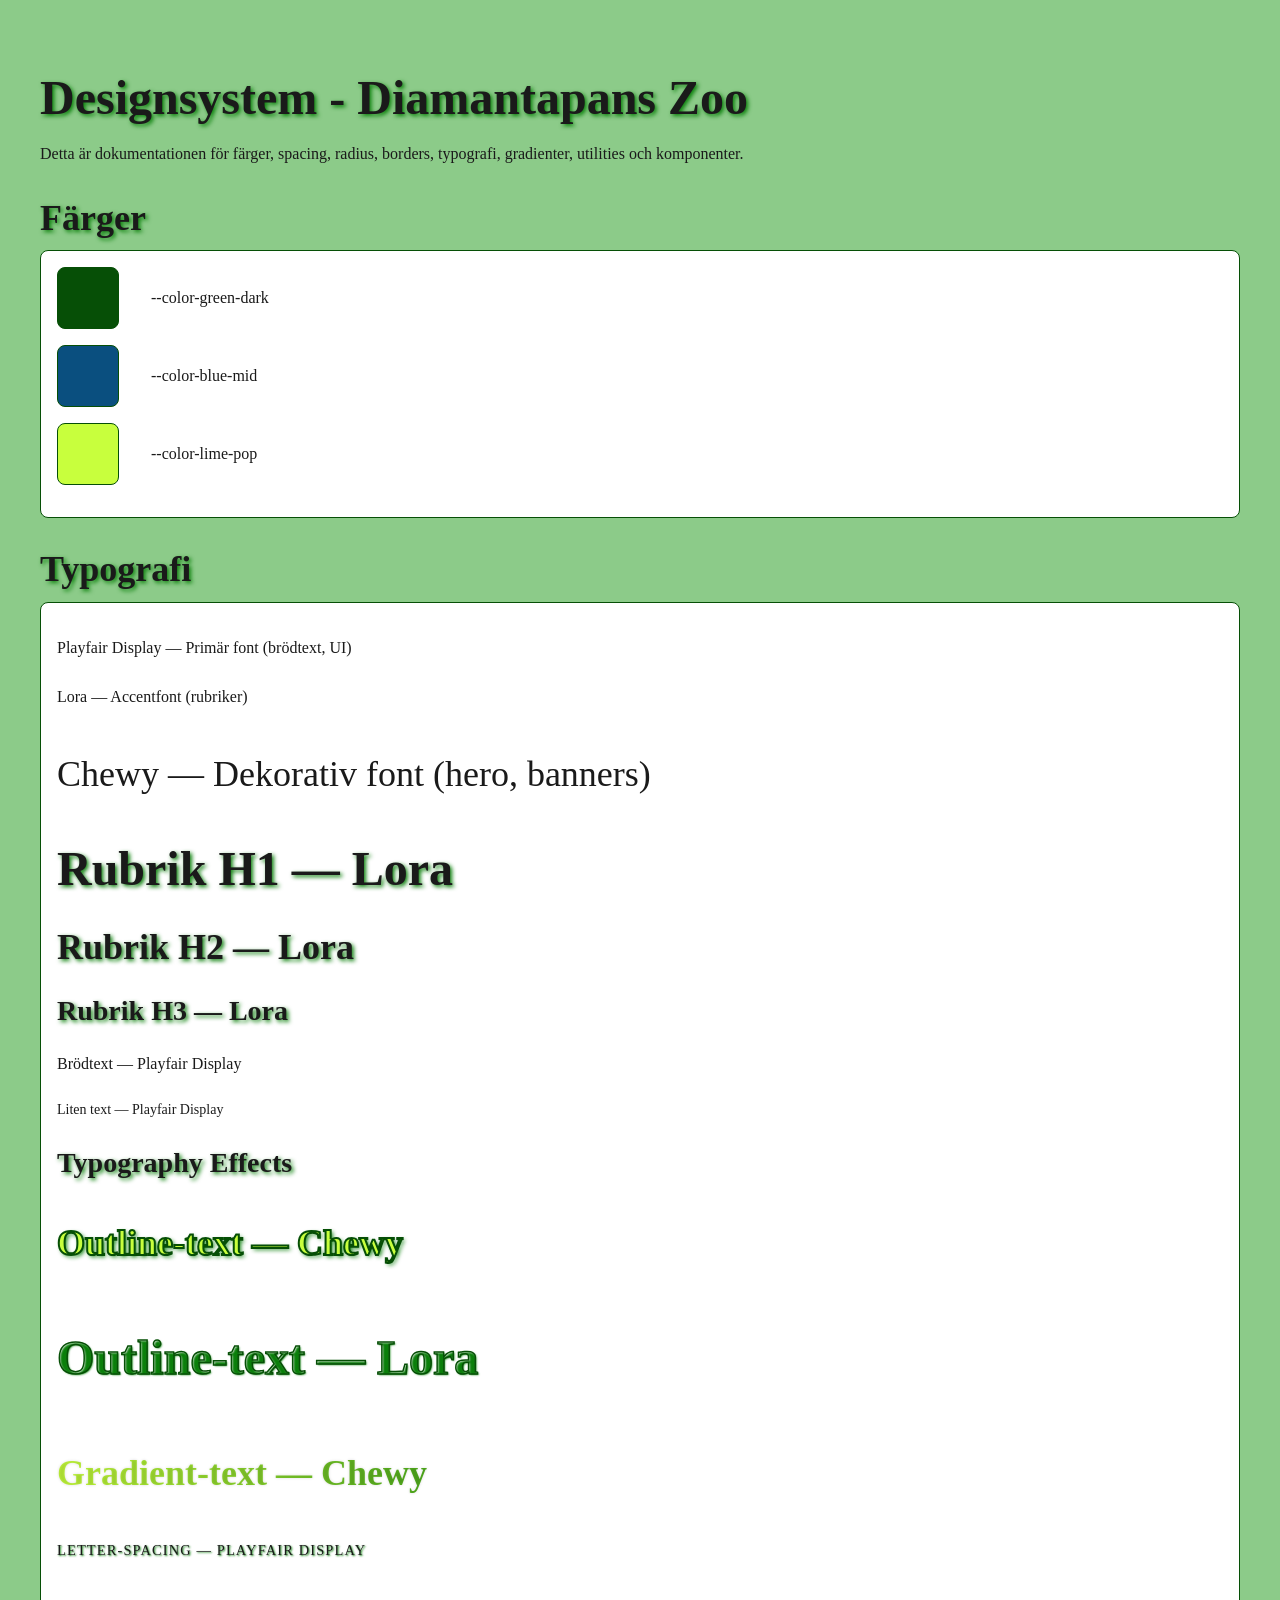
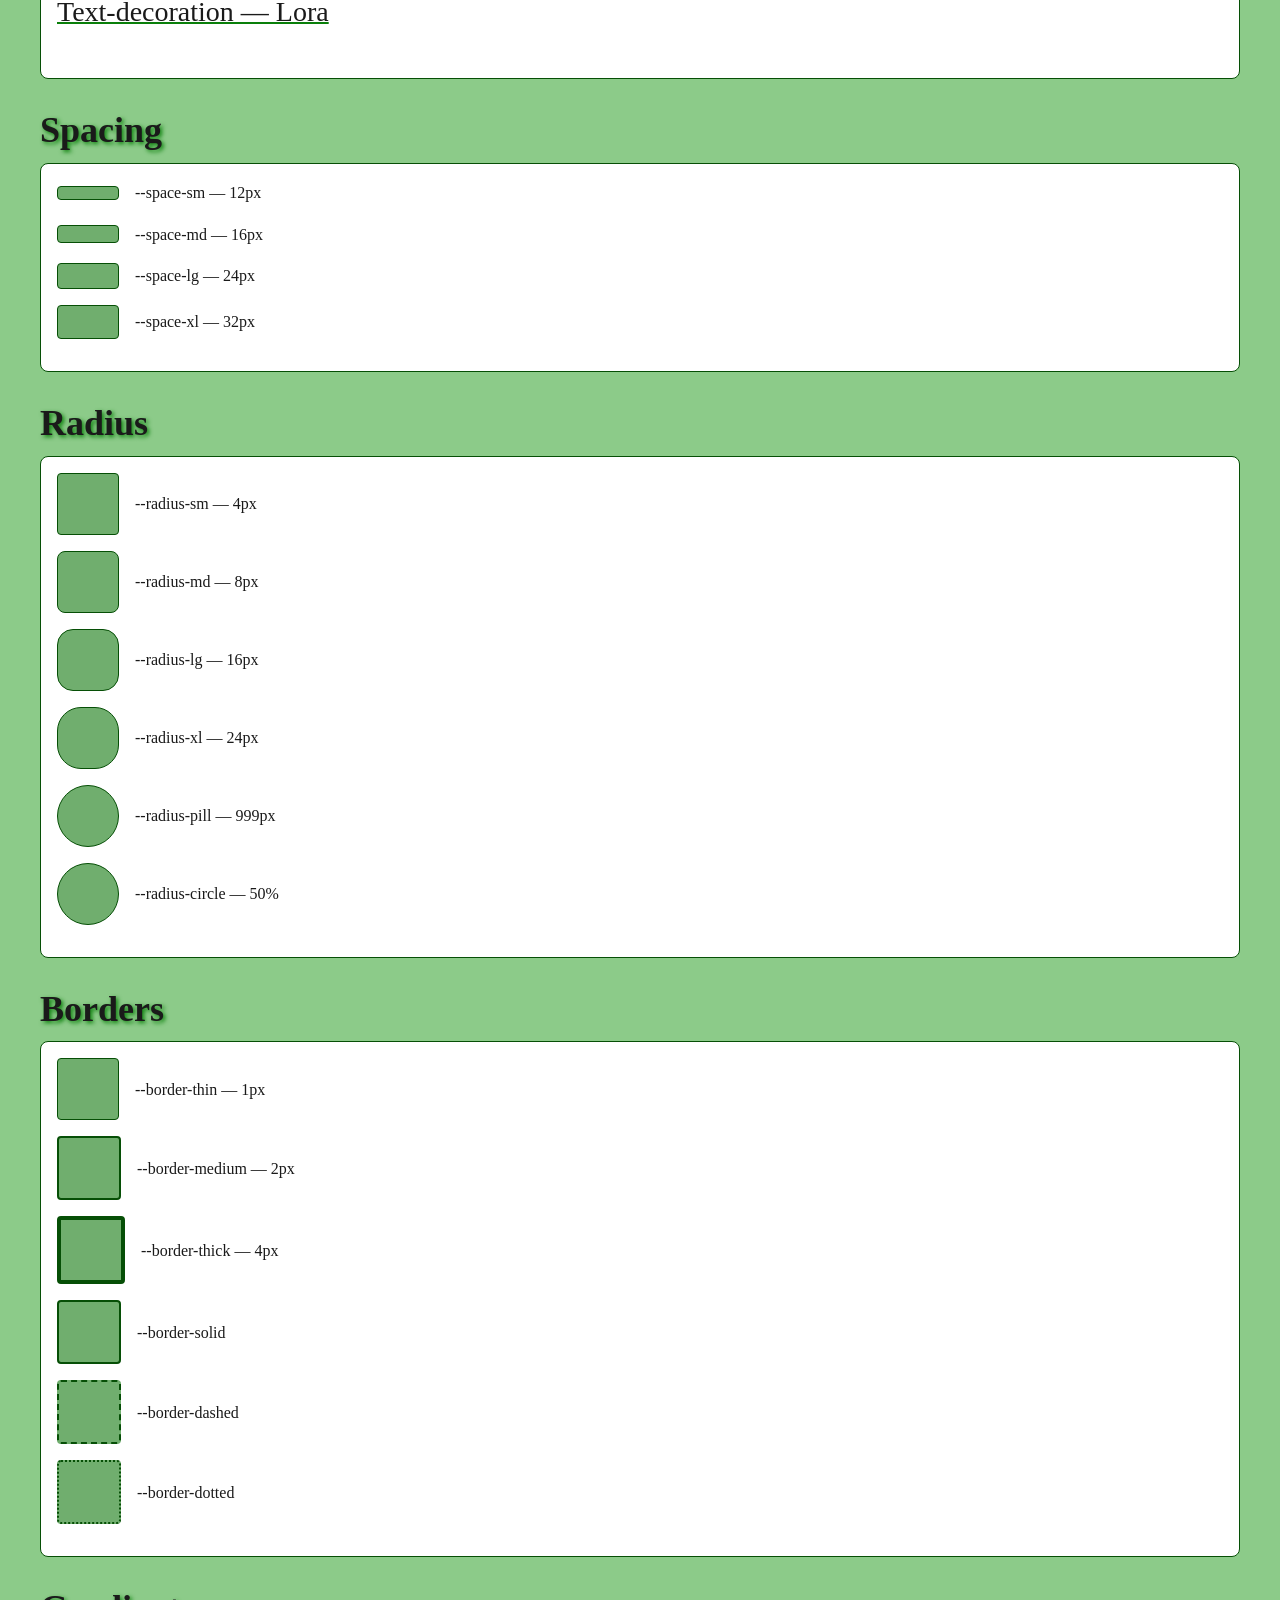
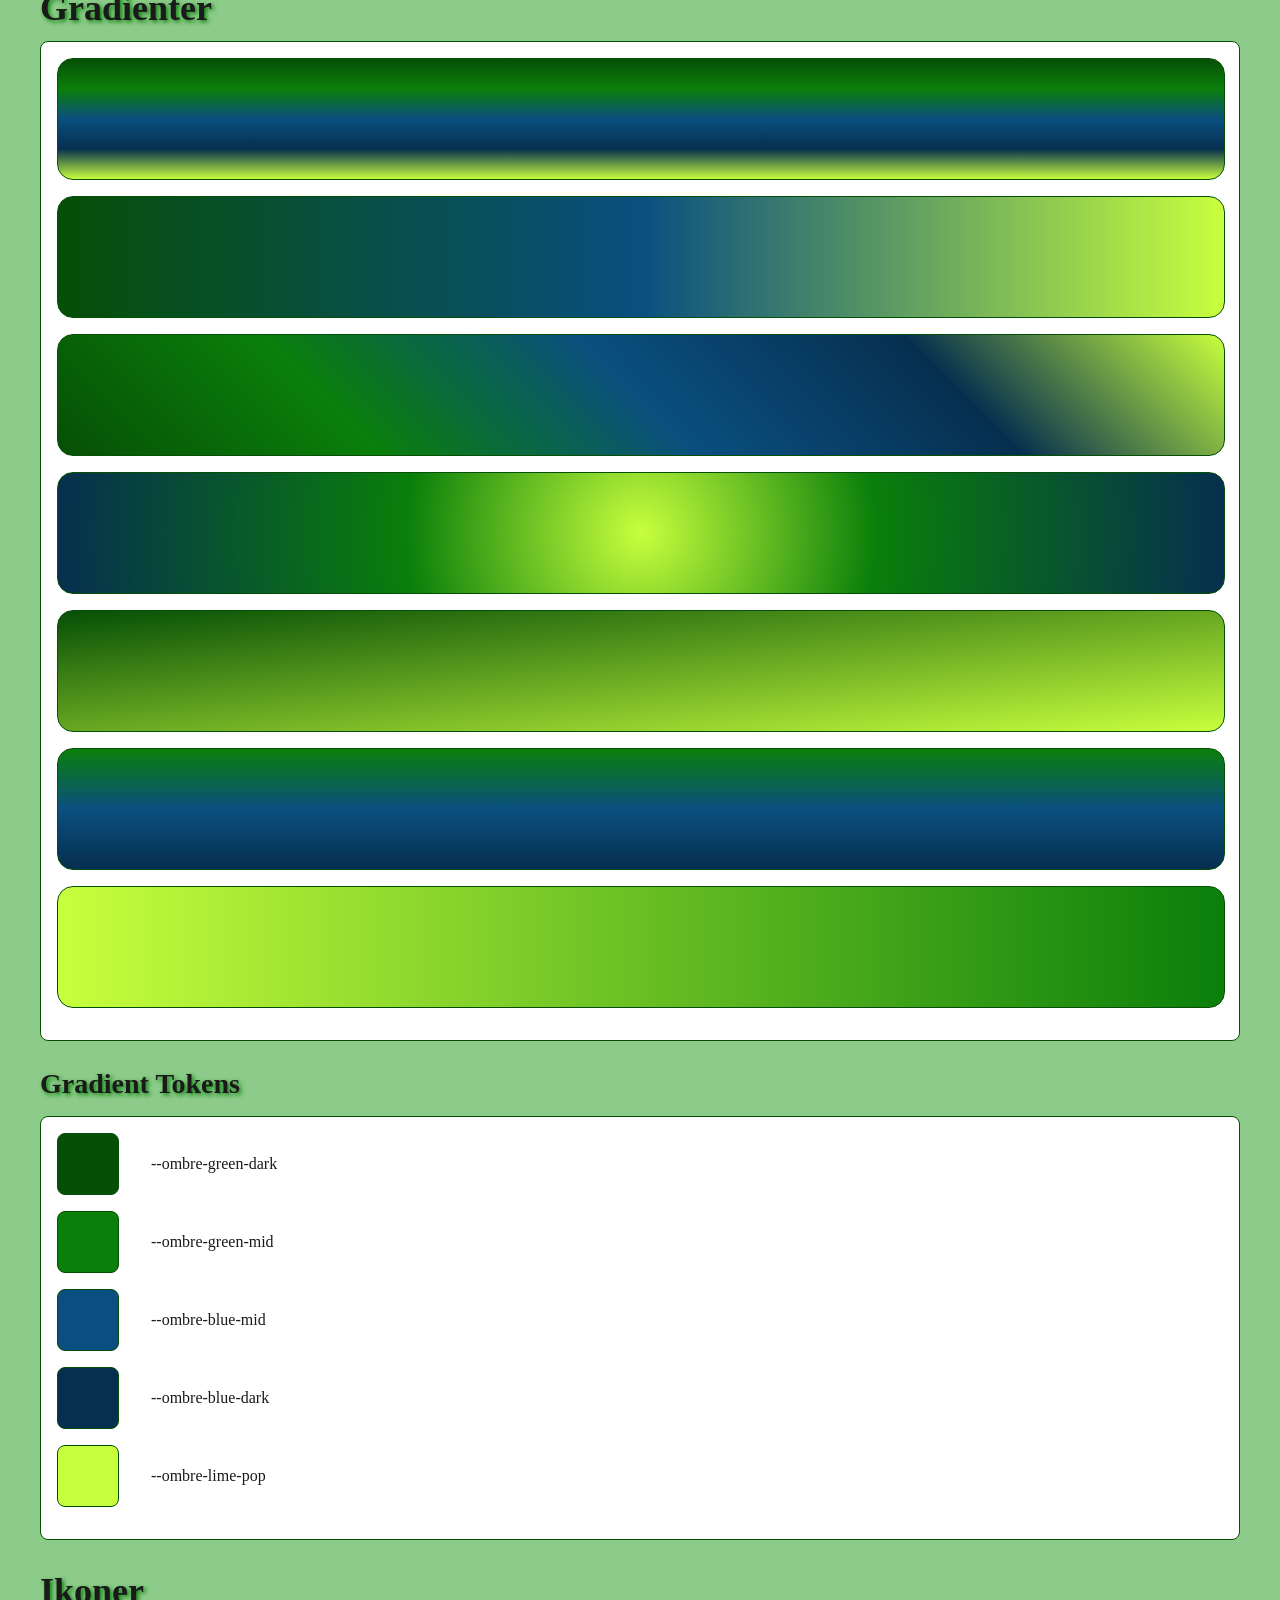
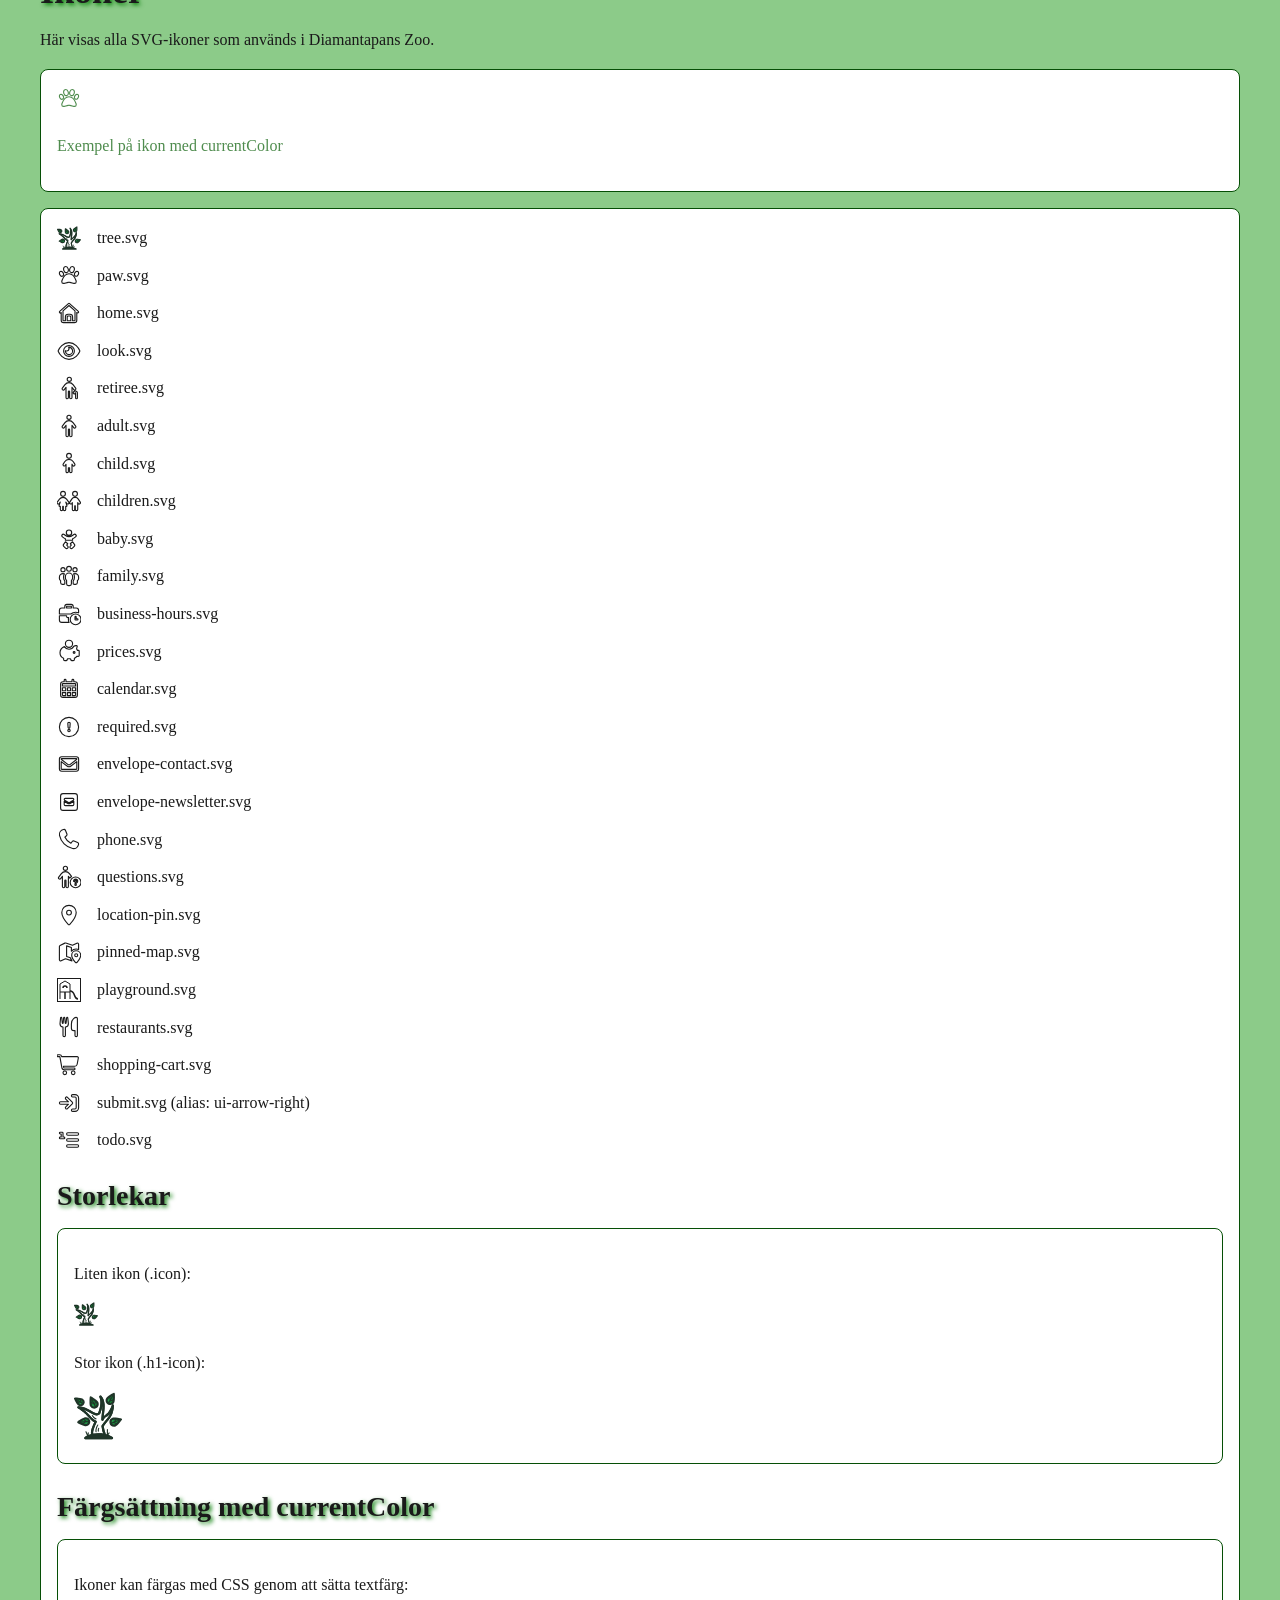
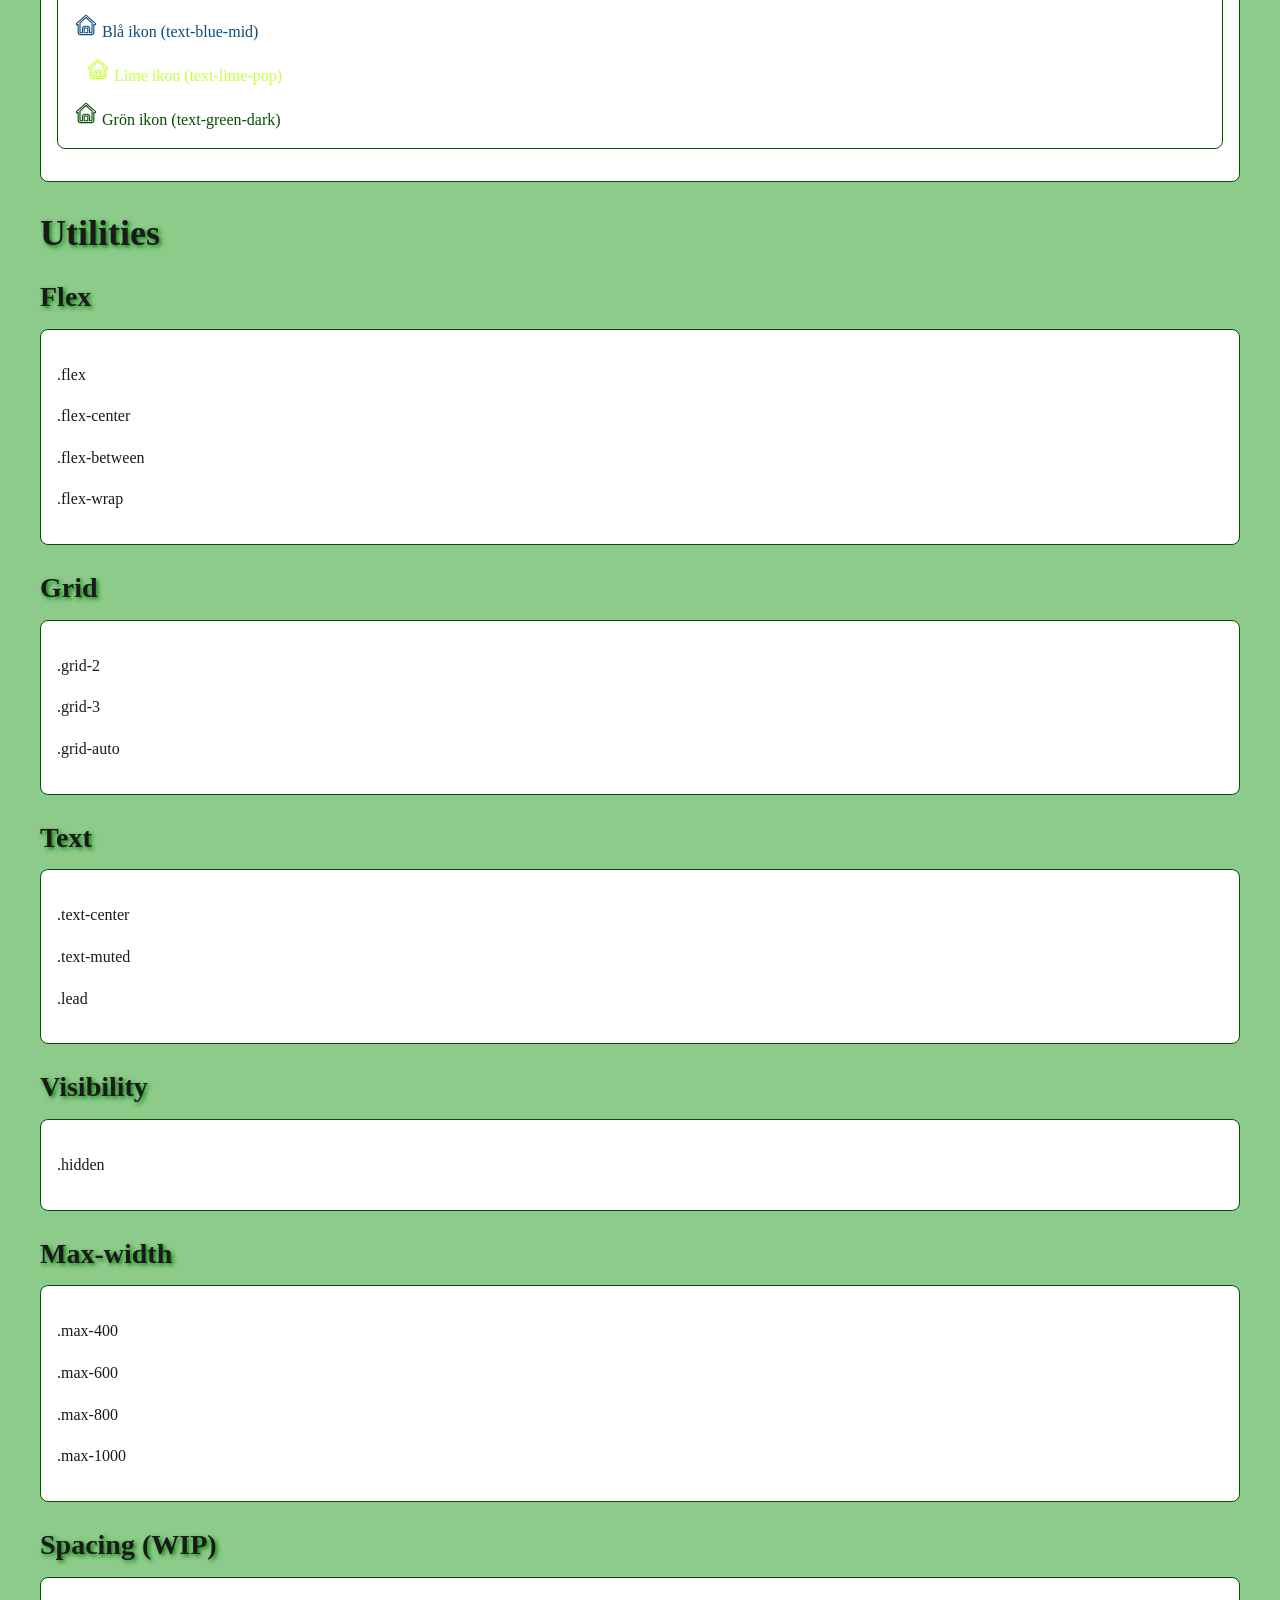
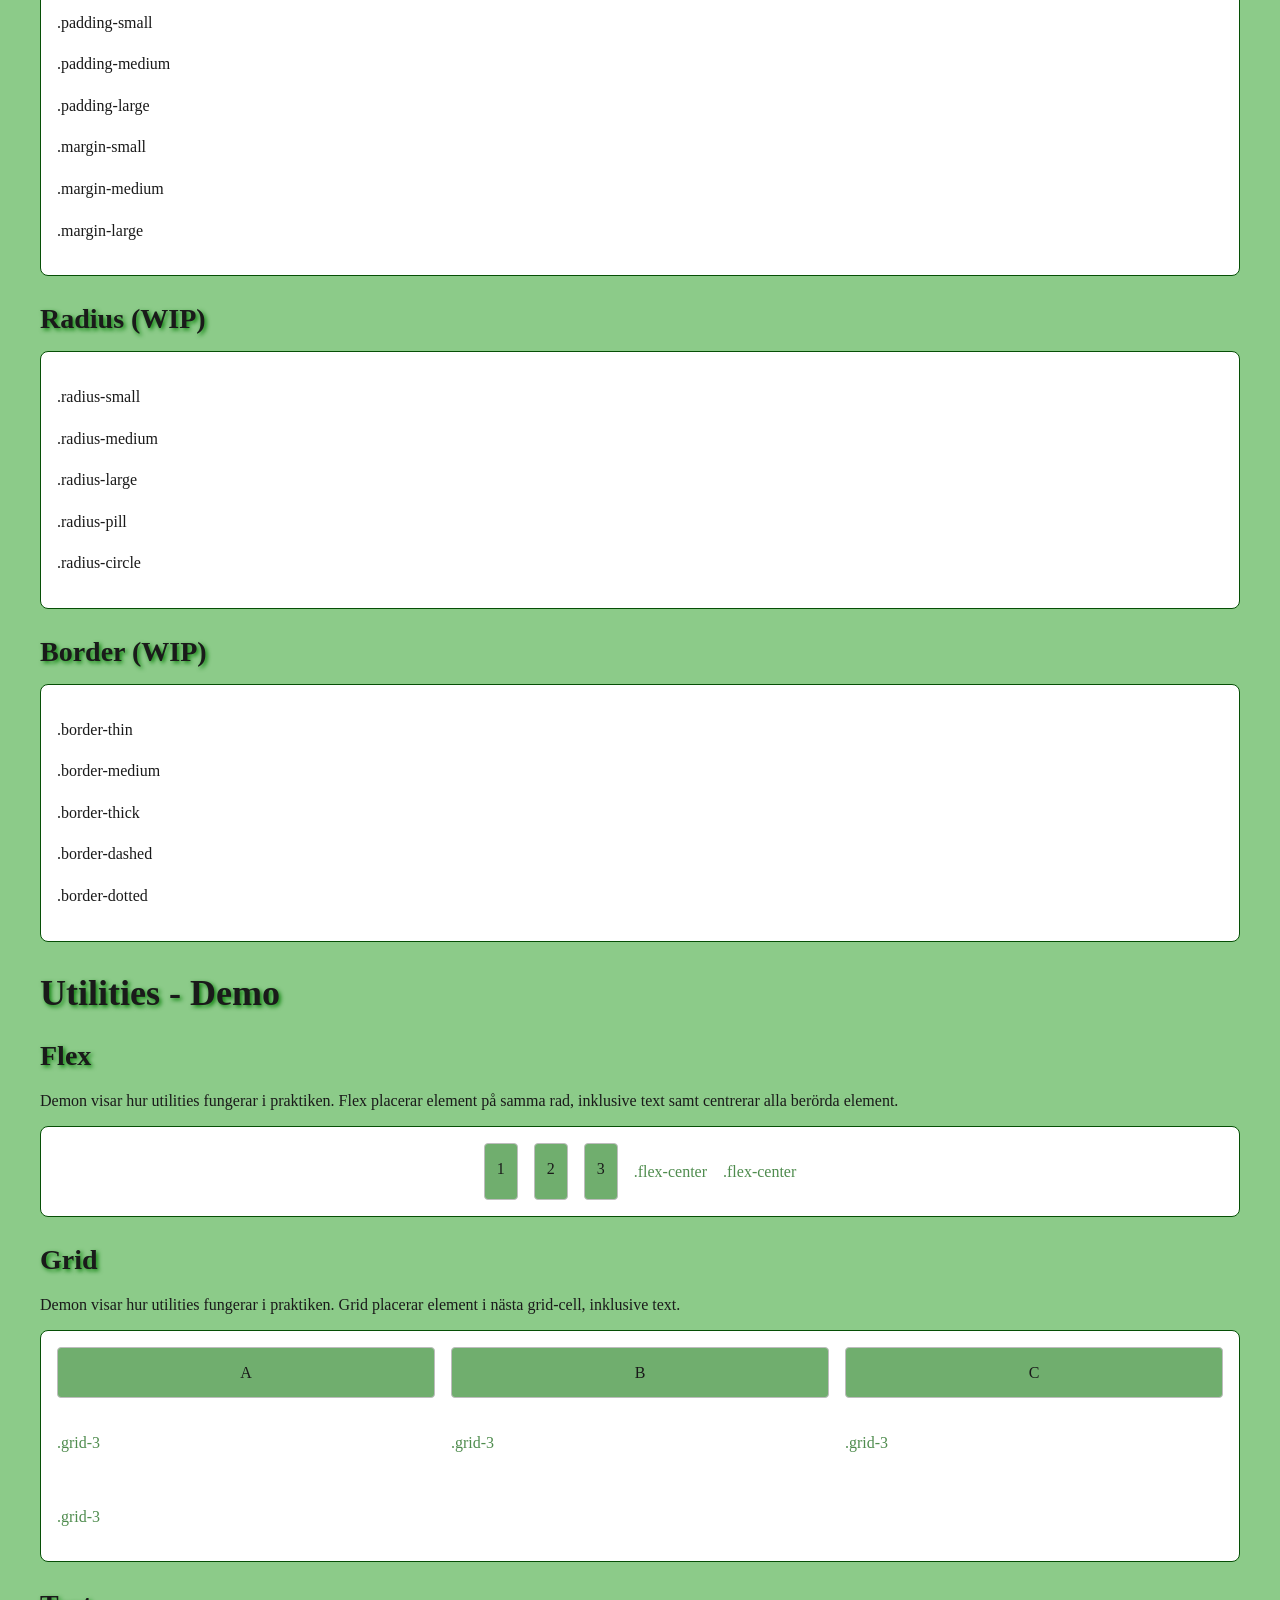
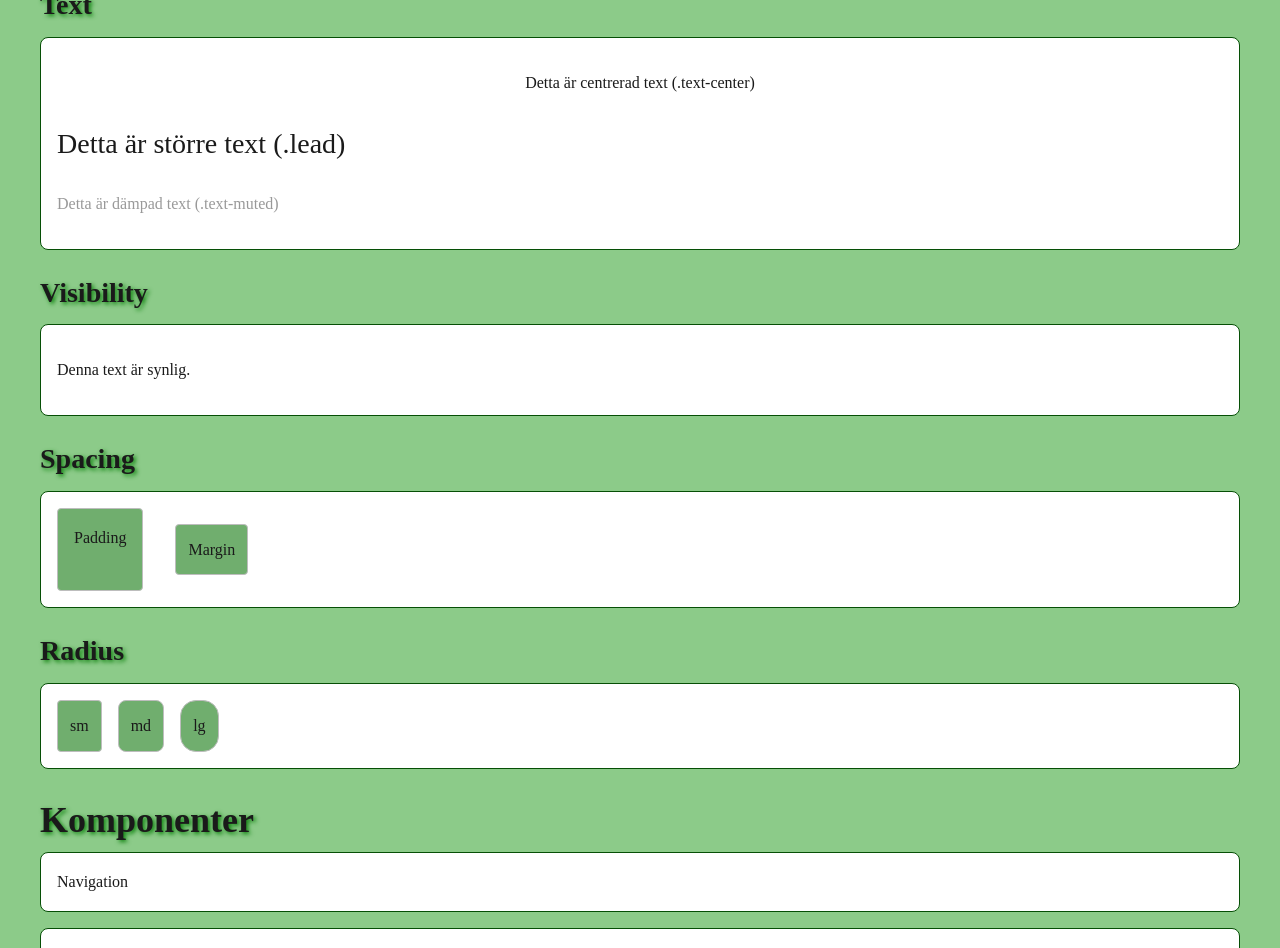
==== index.html @ e71ed1ee "added a index.html witch points to design-system.html" ====
<!-- Redirect to your design system page -->
<!doctype html>
<html lang="sv">
  <head>
    <meta charset="UTF-8" />
    <meta http-equiv="refresh" content="0; url=design-system.html" />
    <title>Diamantapans Zoo – Designsystem</title>
  </head>
  <body>
    <!-- Fallback link if redirect fails -->
    <p>Om du inte skickas vidare automatiskt, klicka här:</p>
    <a href="design-system.html">Gå till designsystemet</a>
  </body>
</html>
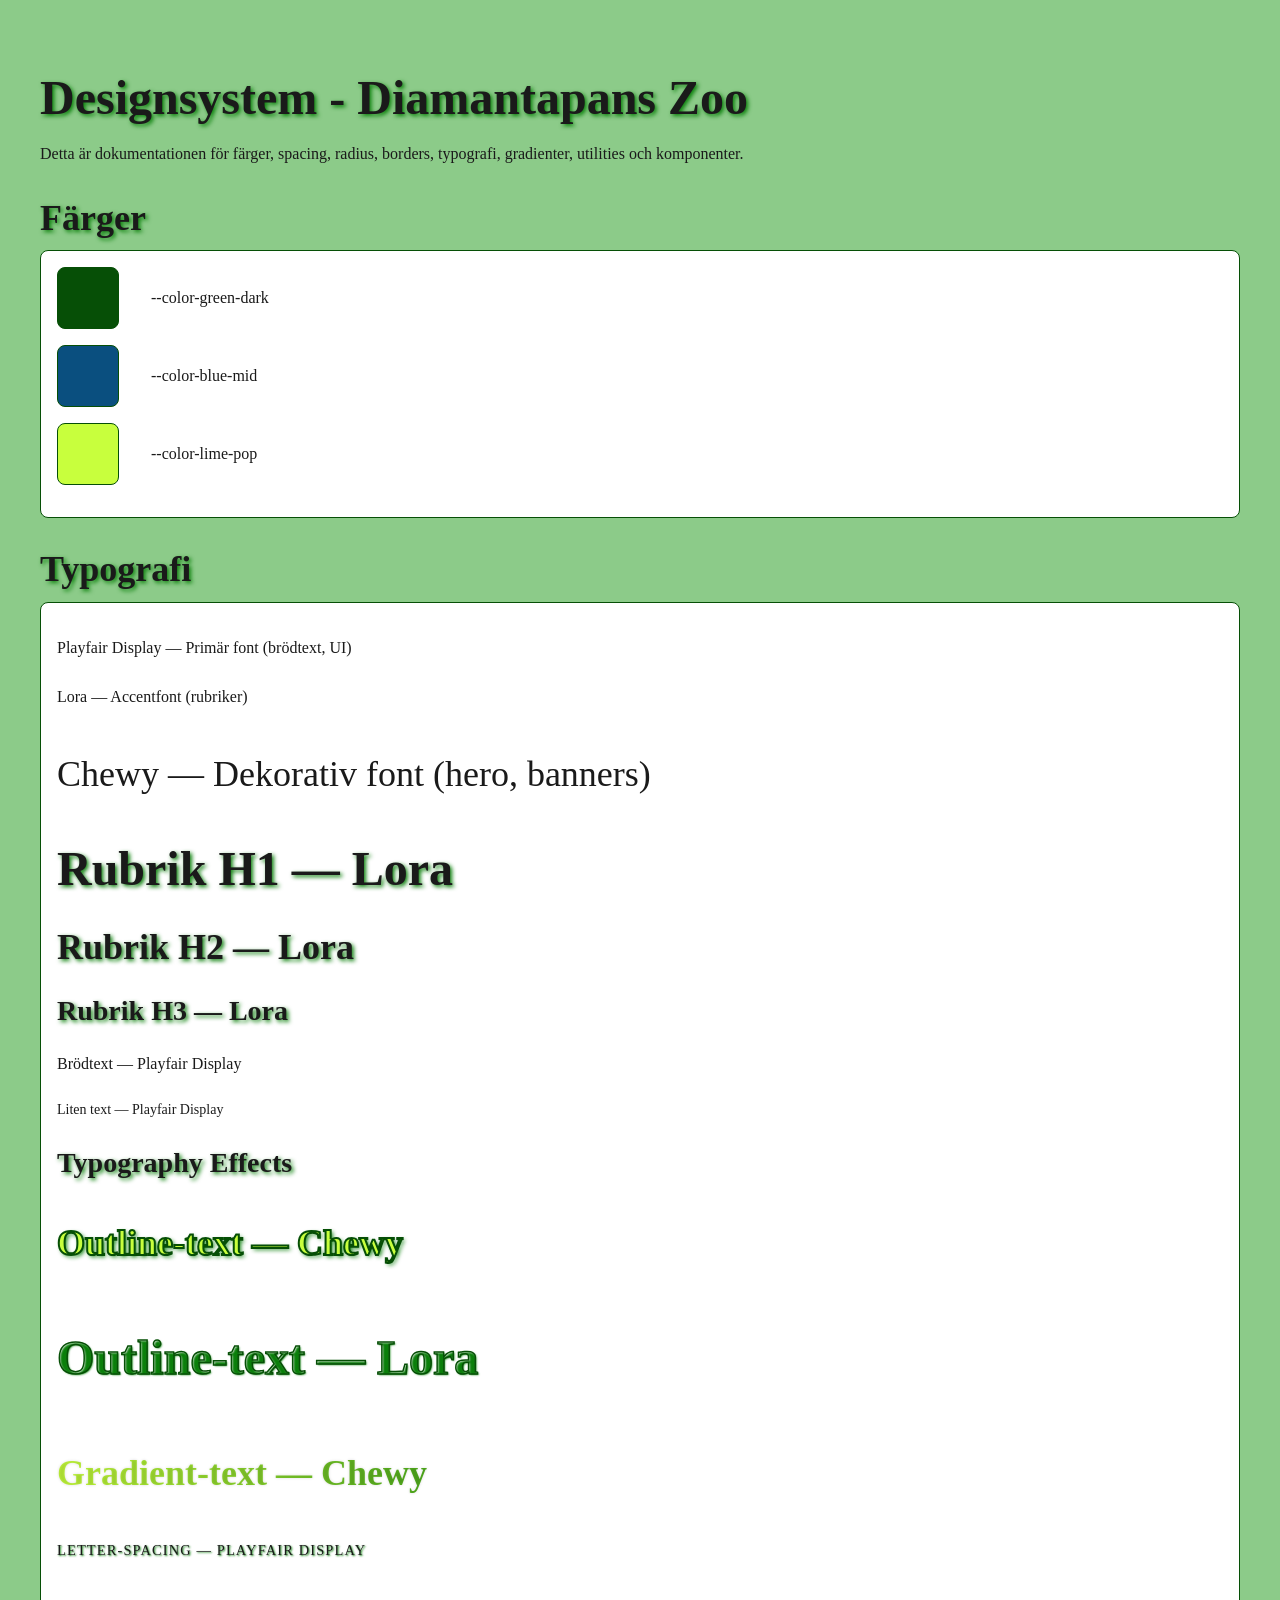
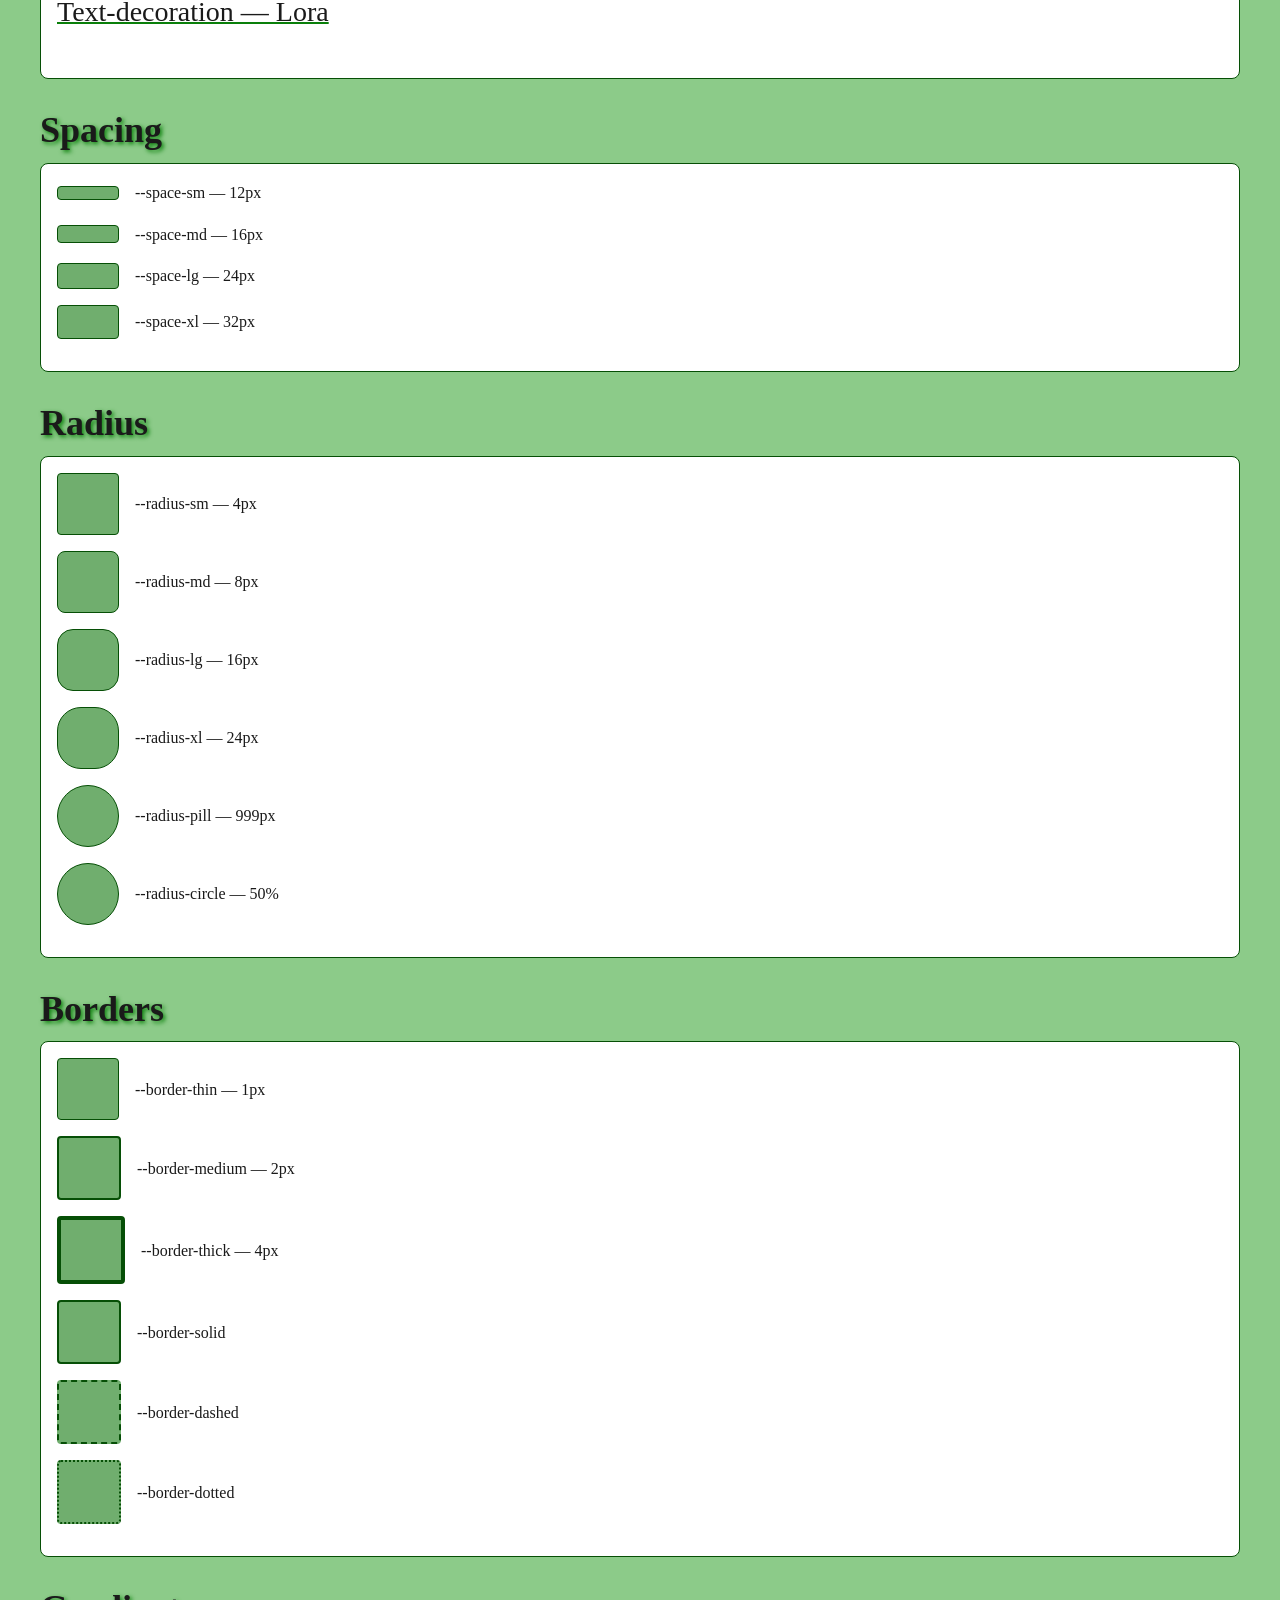
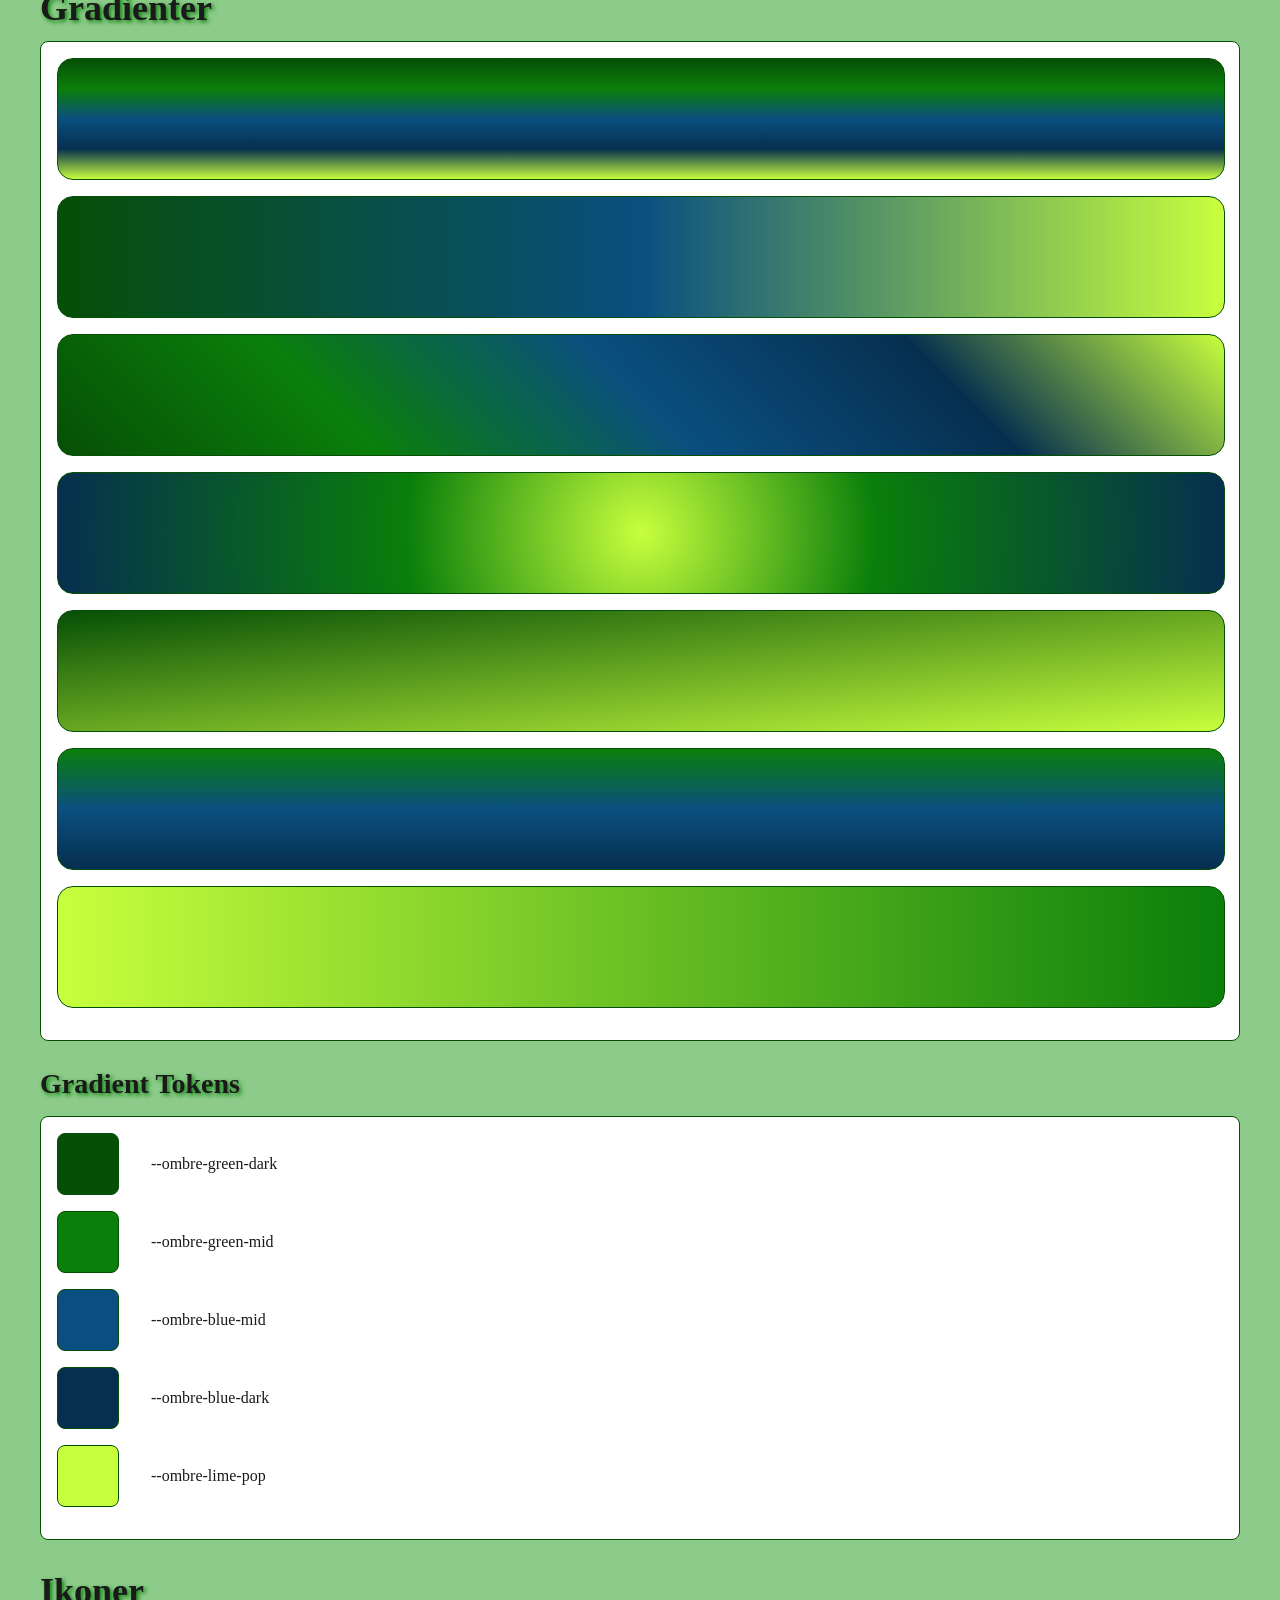
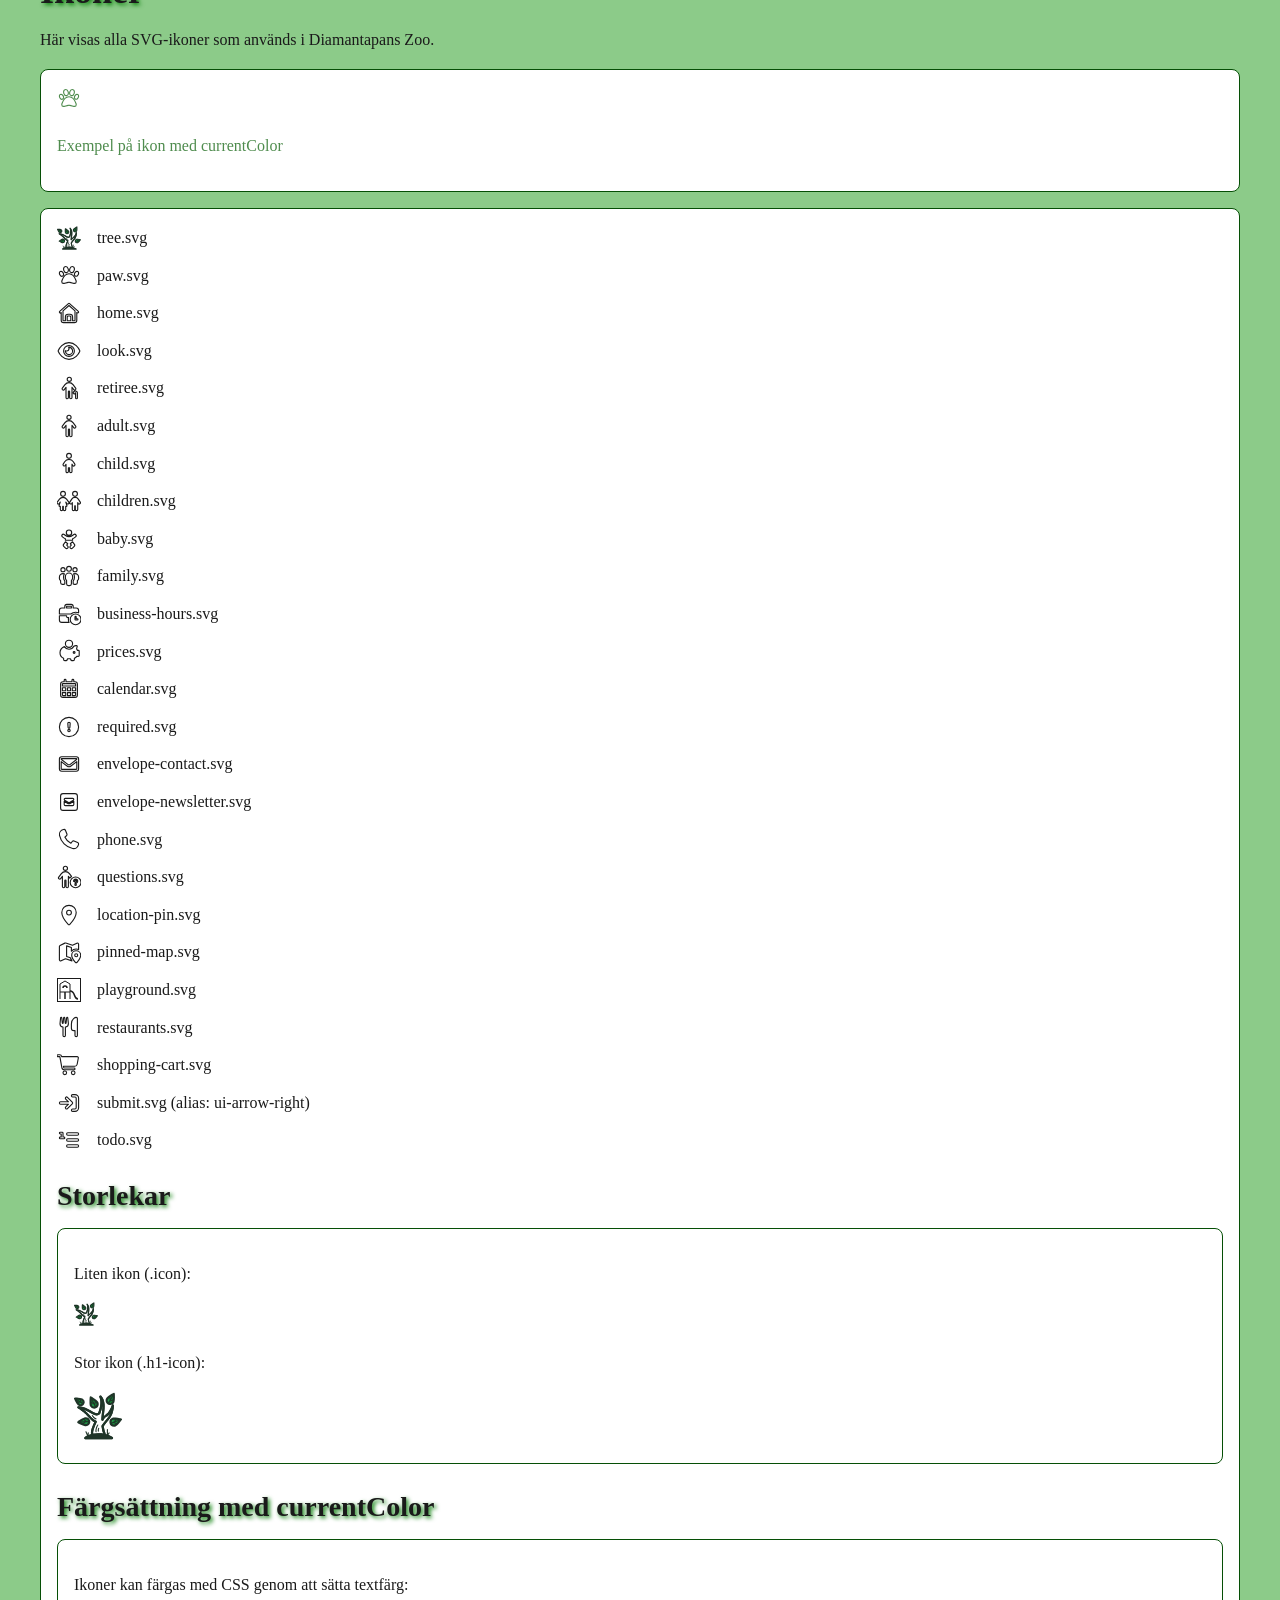
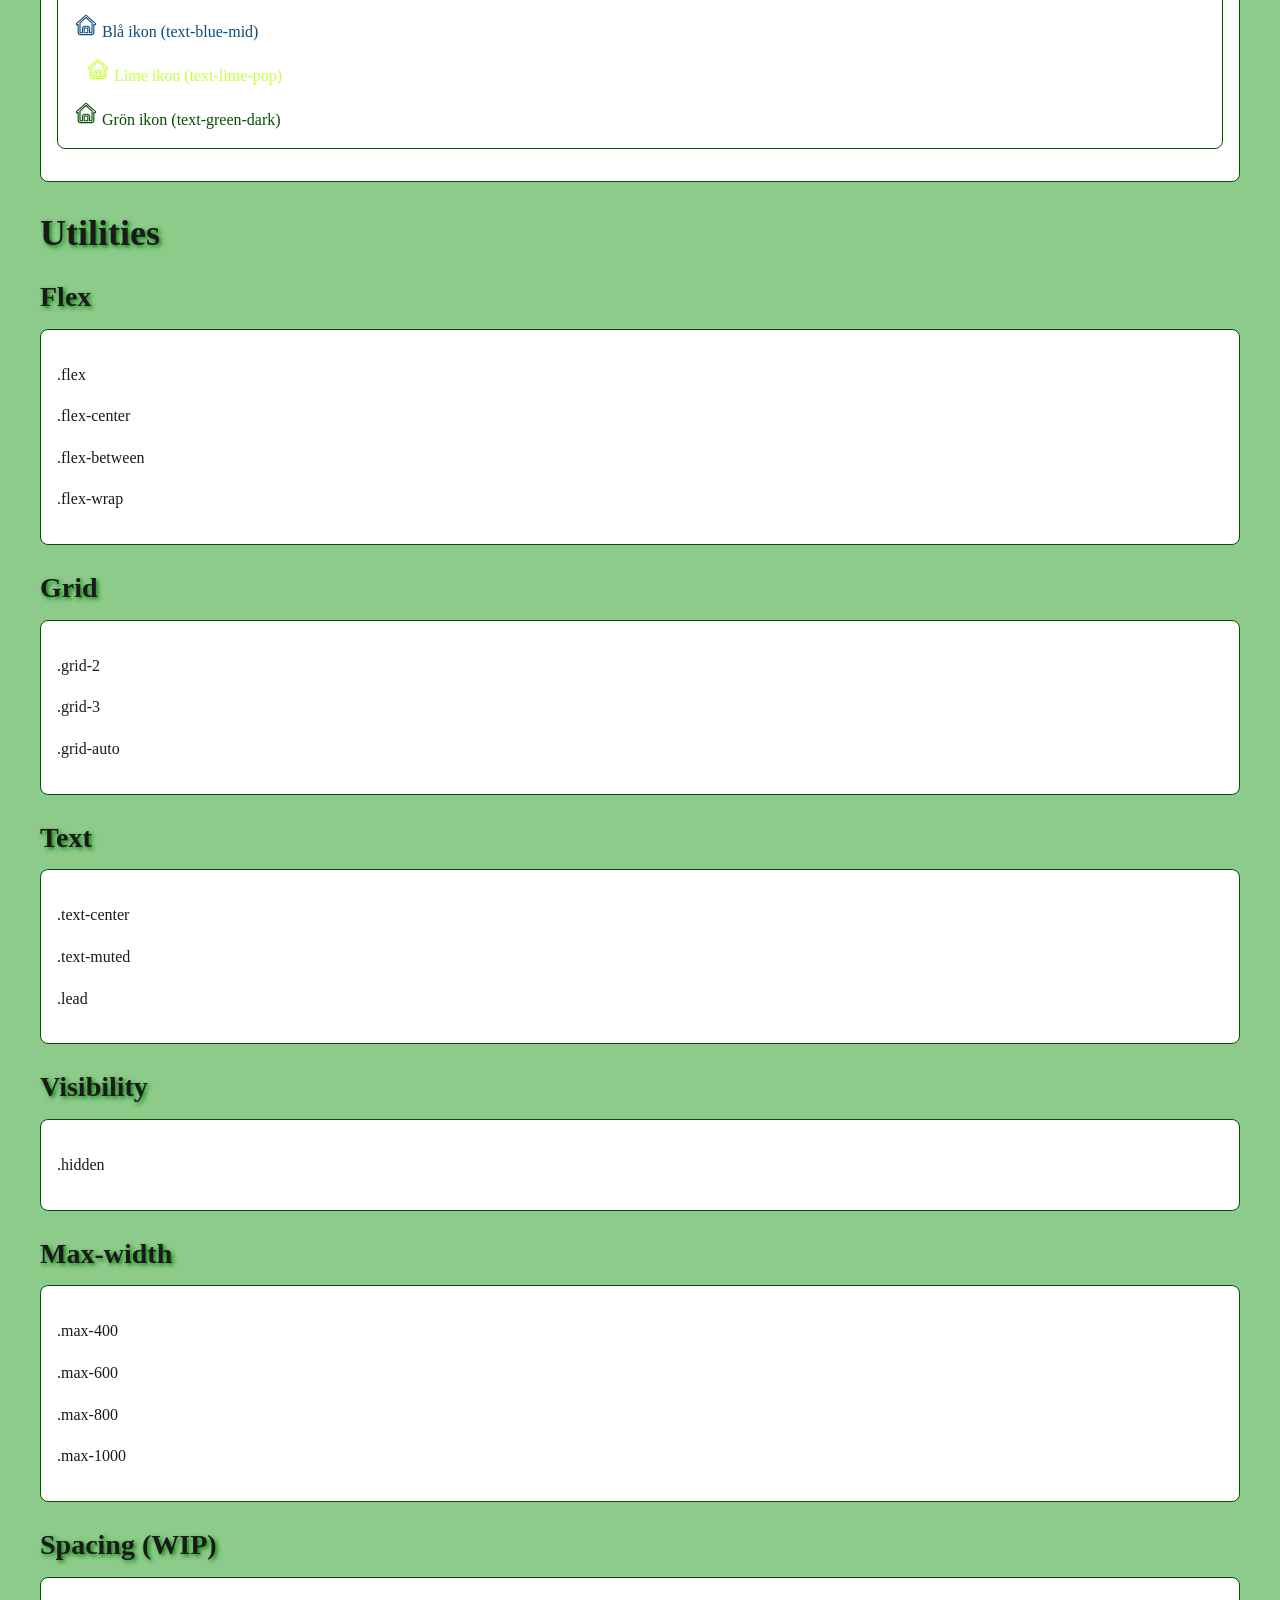
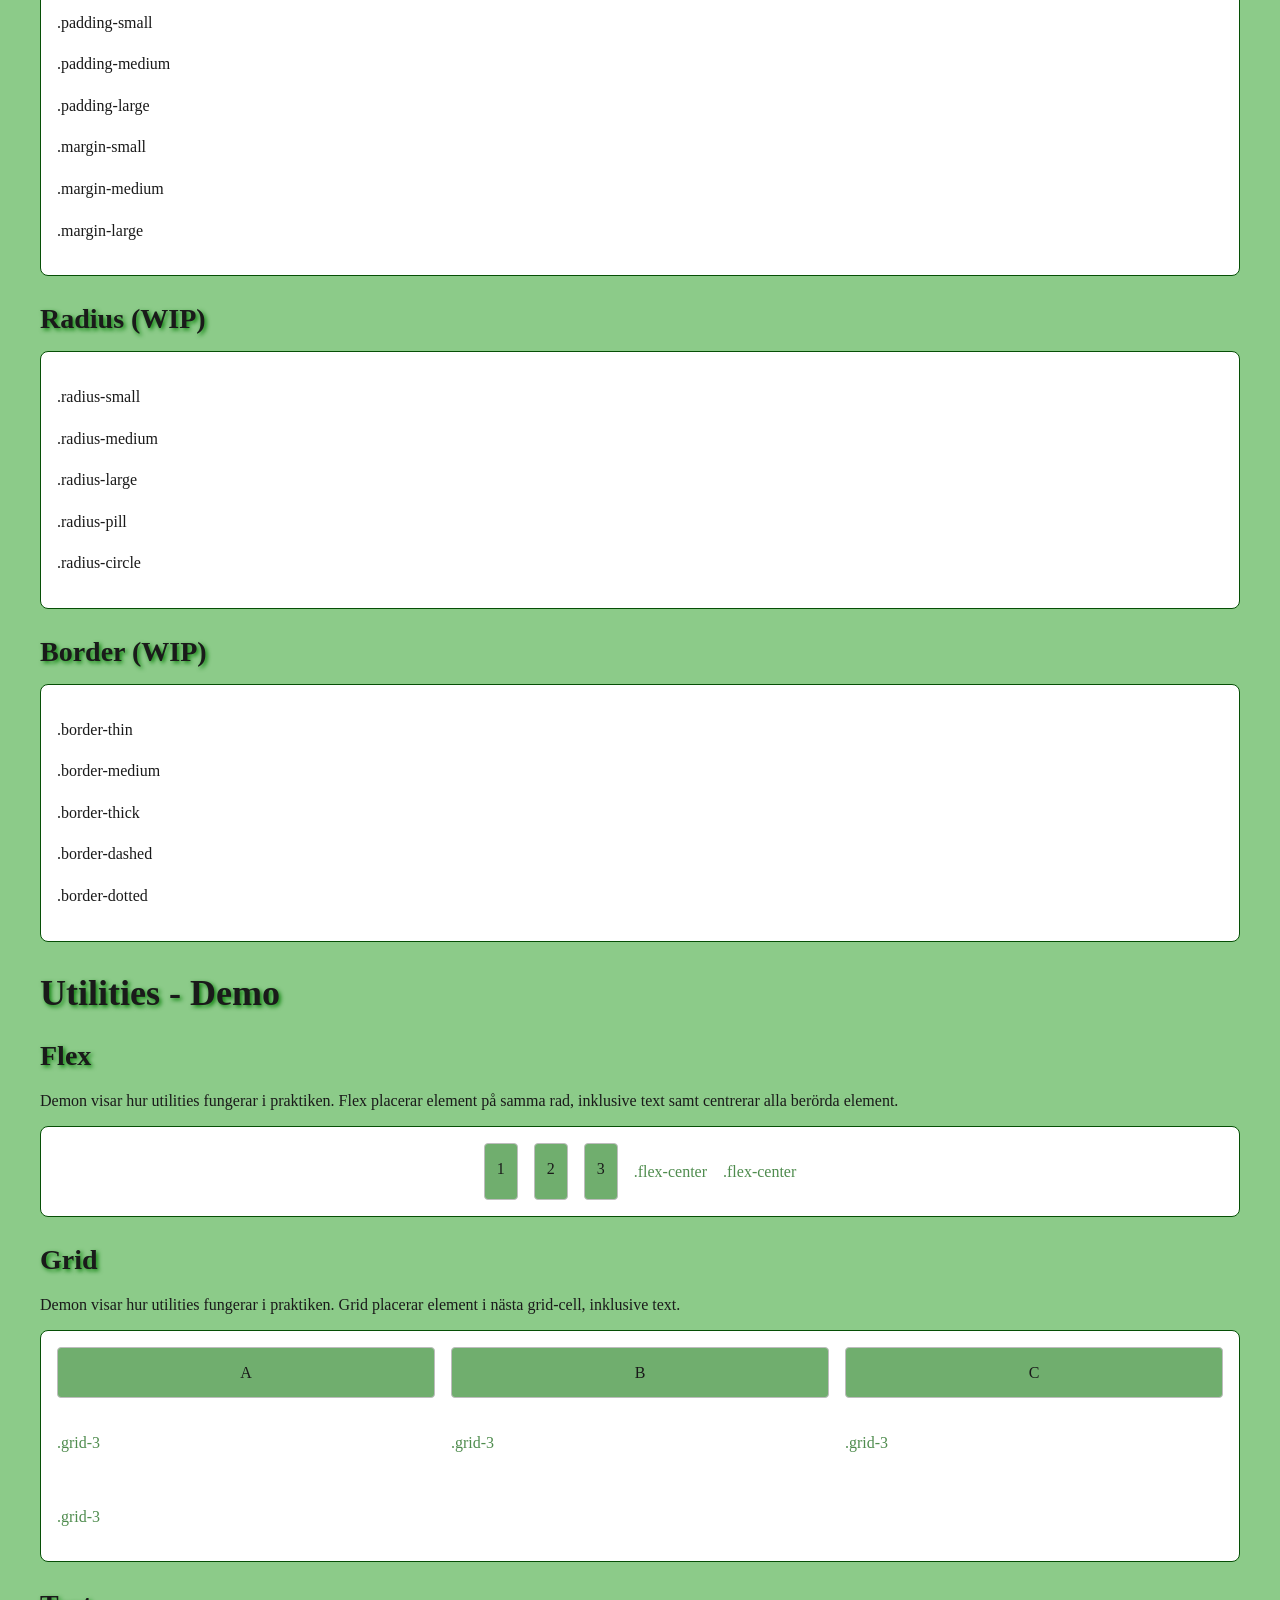
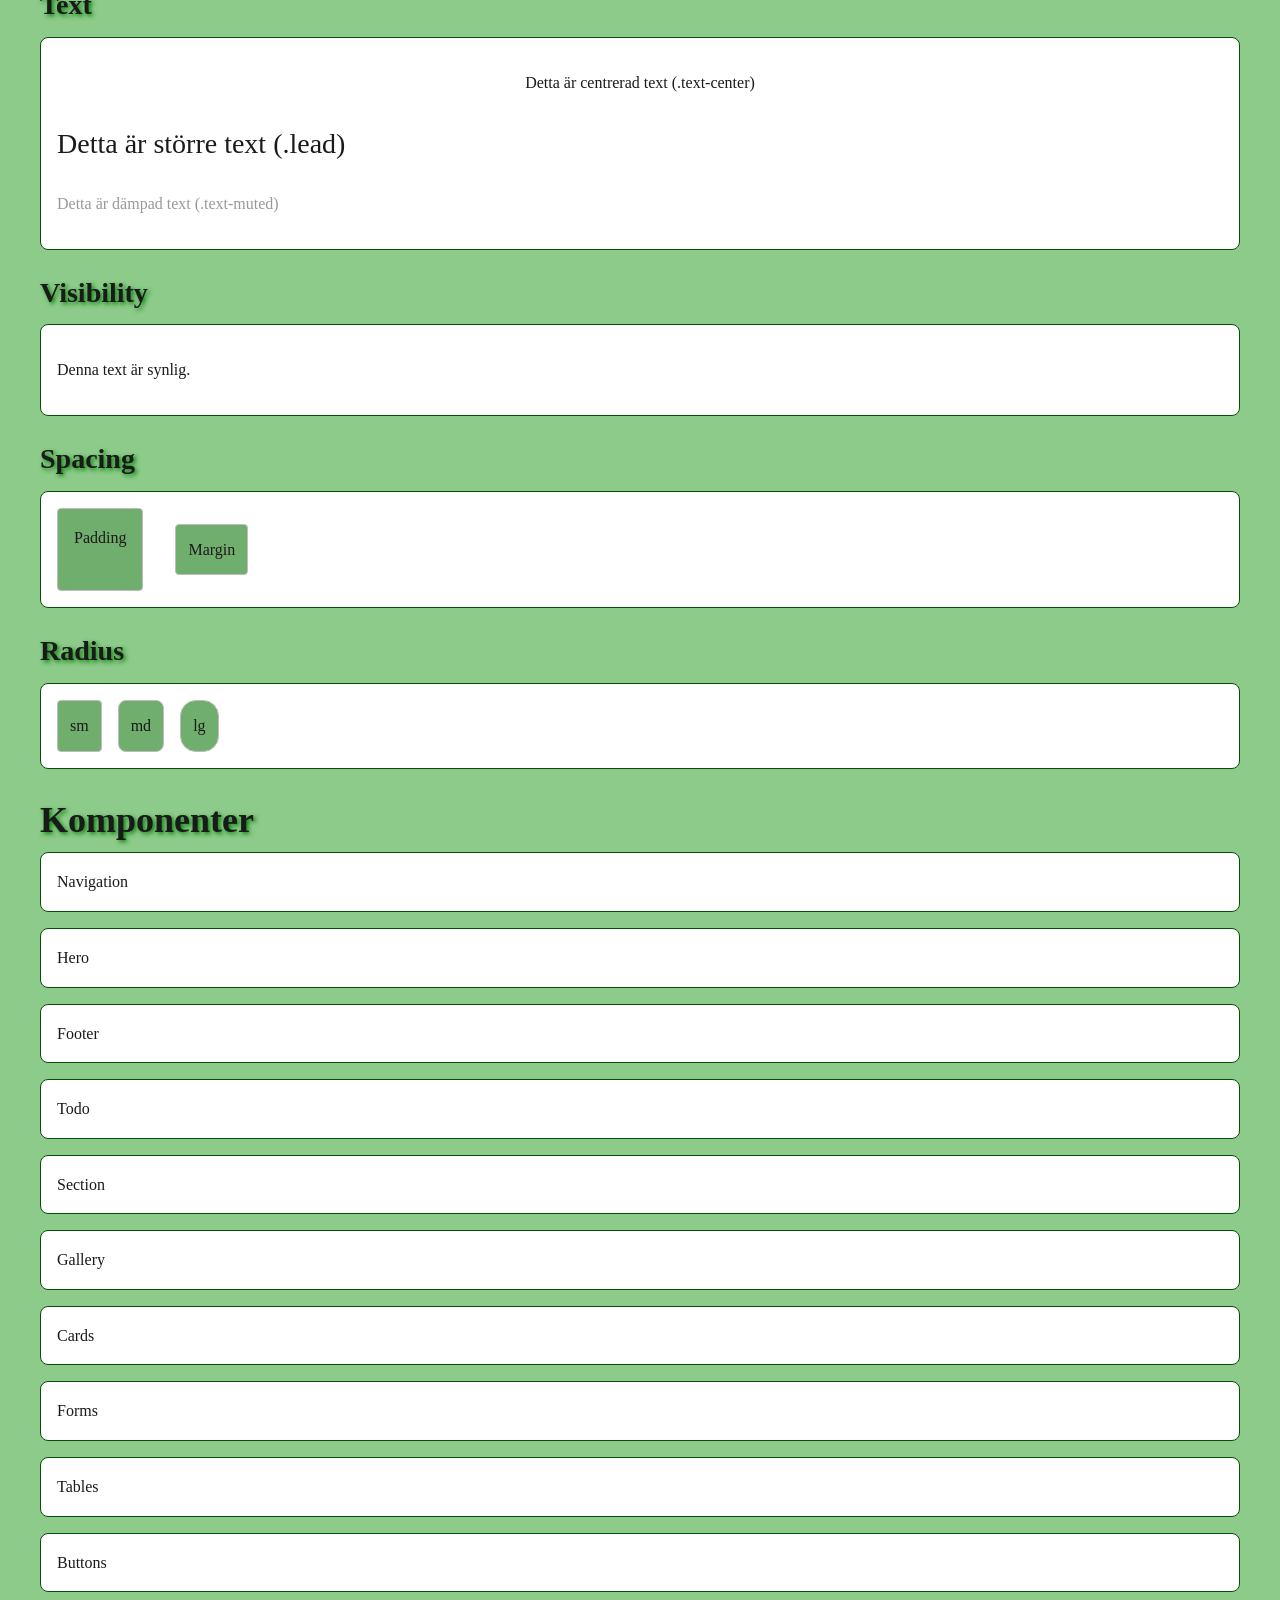
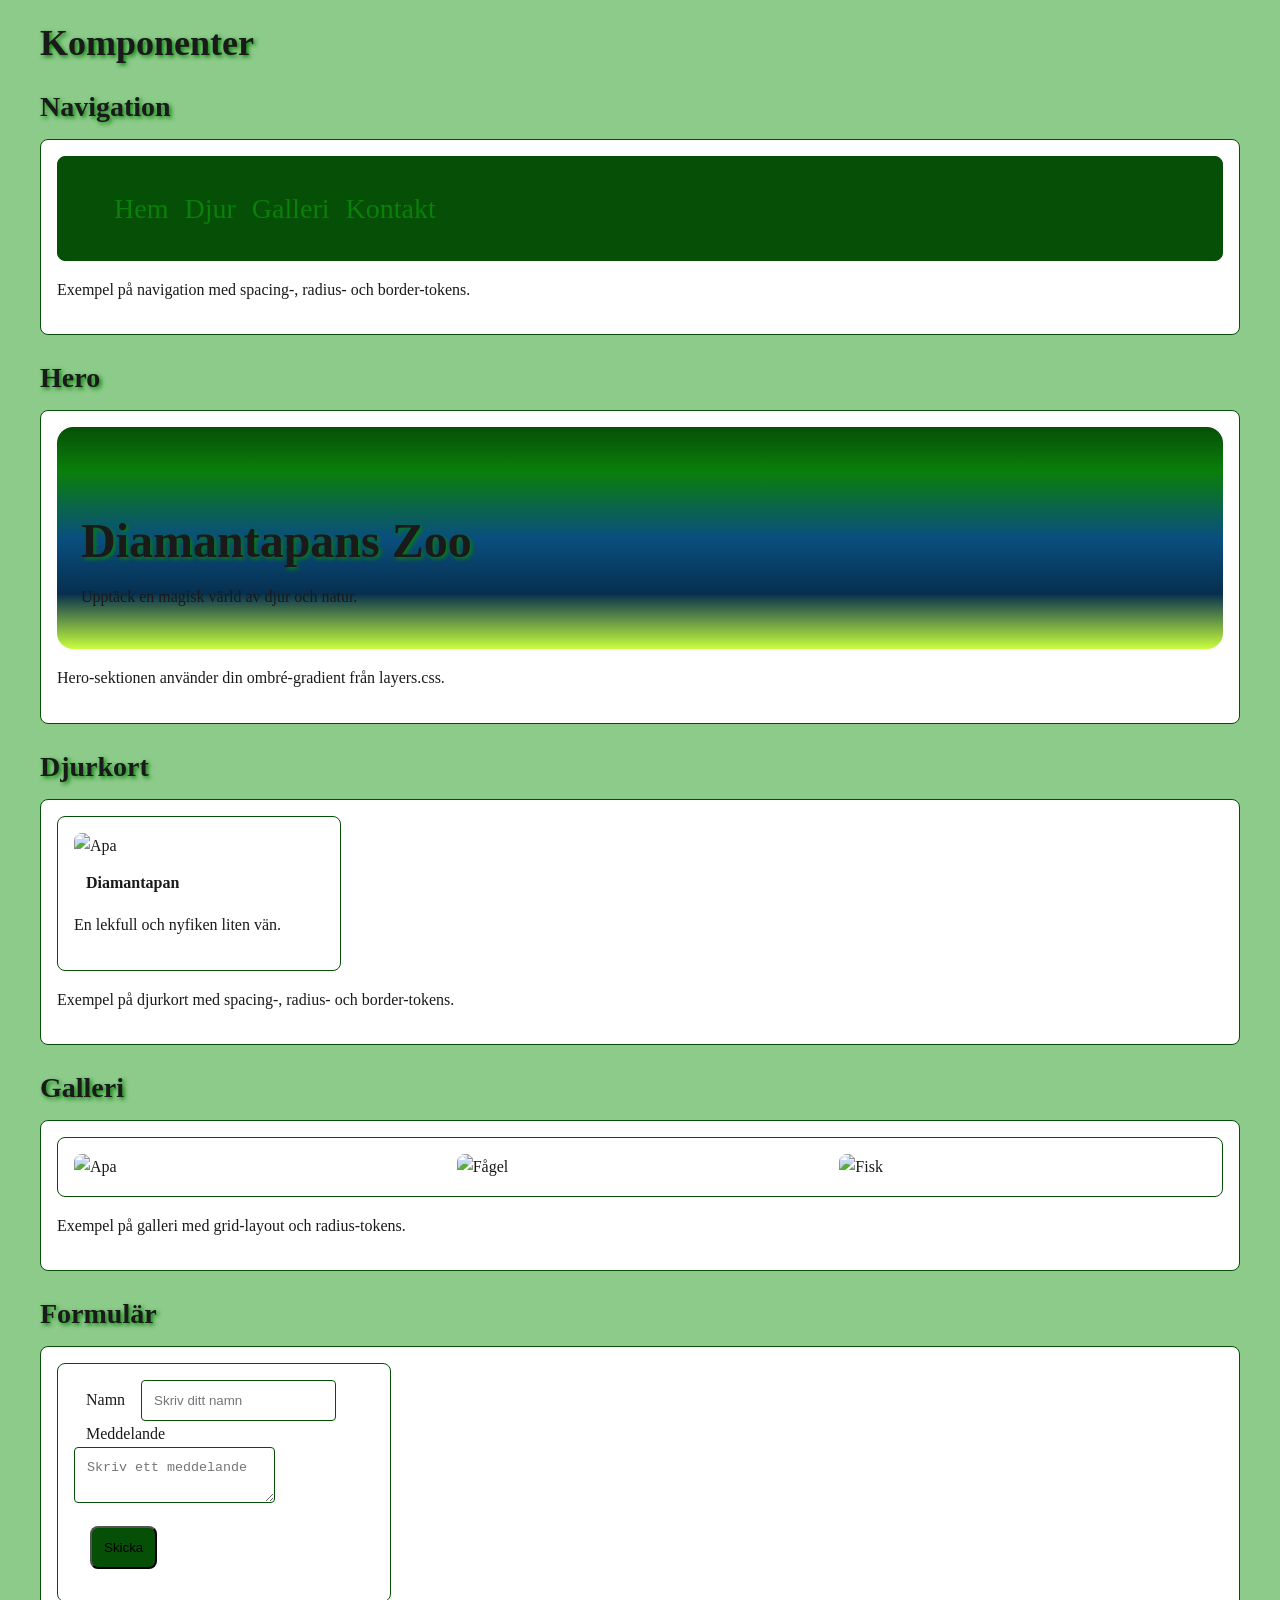
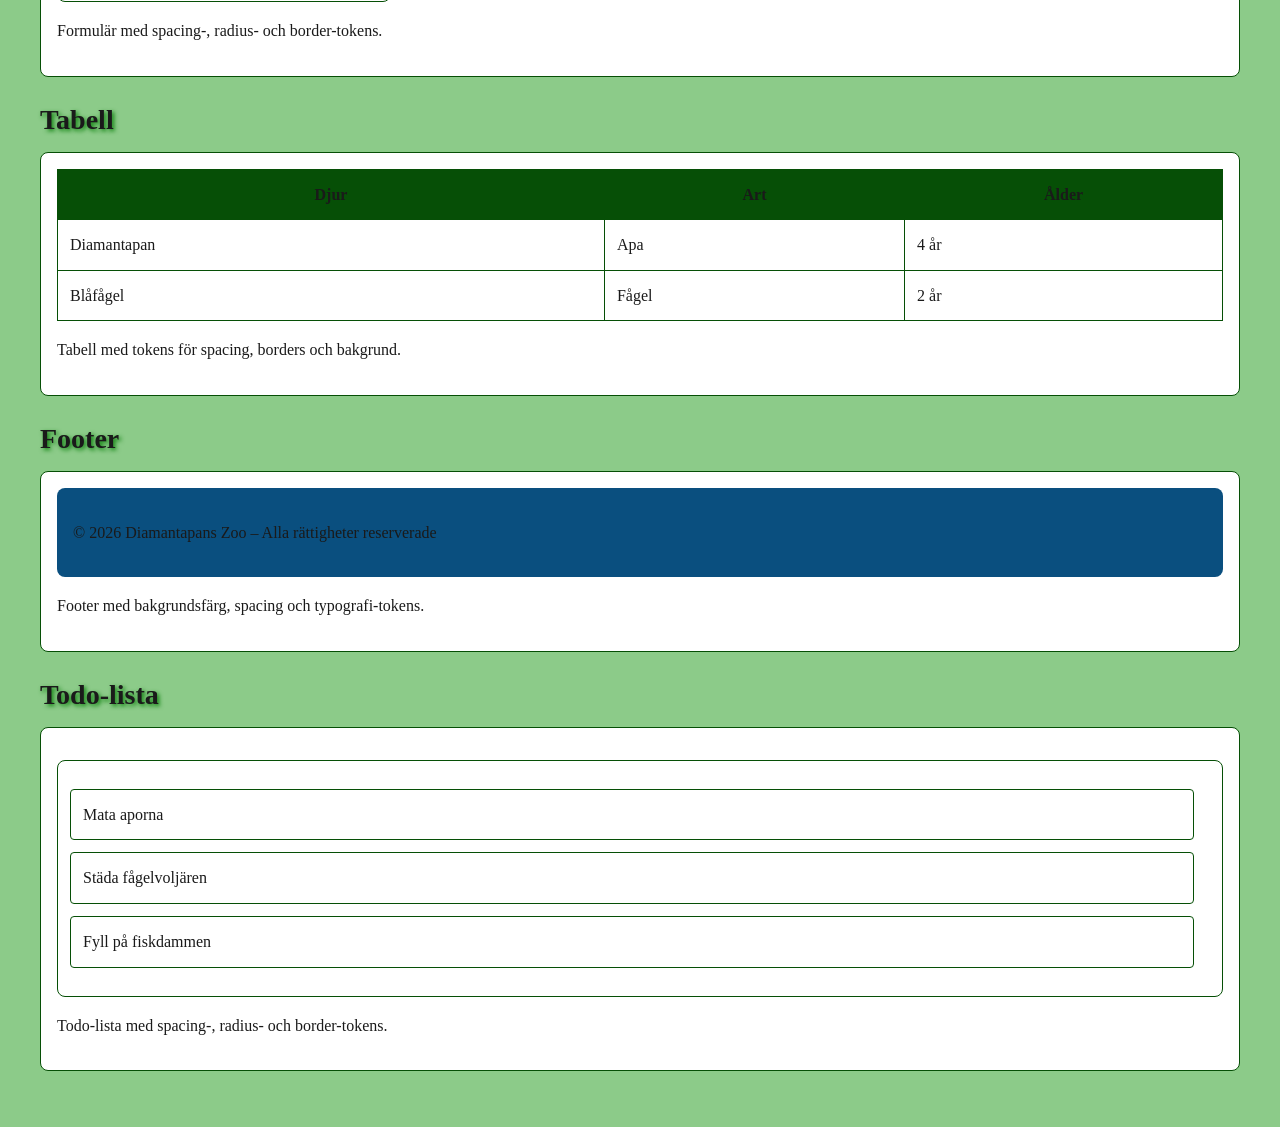
==== commit 02f3b741: "added a index.html in main witch points to design-system.html" ====
--- a/index.html
+++ b/index.html
@@ -1,4 +1,3 @@
-<!-- Redirect to your design system page -->
 <!doctype html>
 <html lang="sv">
   <head>
@@ -7,7 +6,6 @@
     <title>Diamantapans Zoo – Designsystem</title>
   </head>
   <body>
-    <!-- Fallback link if redirect fails -->
     <p>Om du inte skickas vidare automatiskt, klicka här:</p>
     <a href="design-system.html">Gå till designsystemet</a>
   </body>
